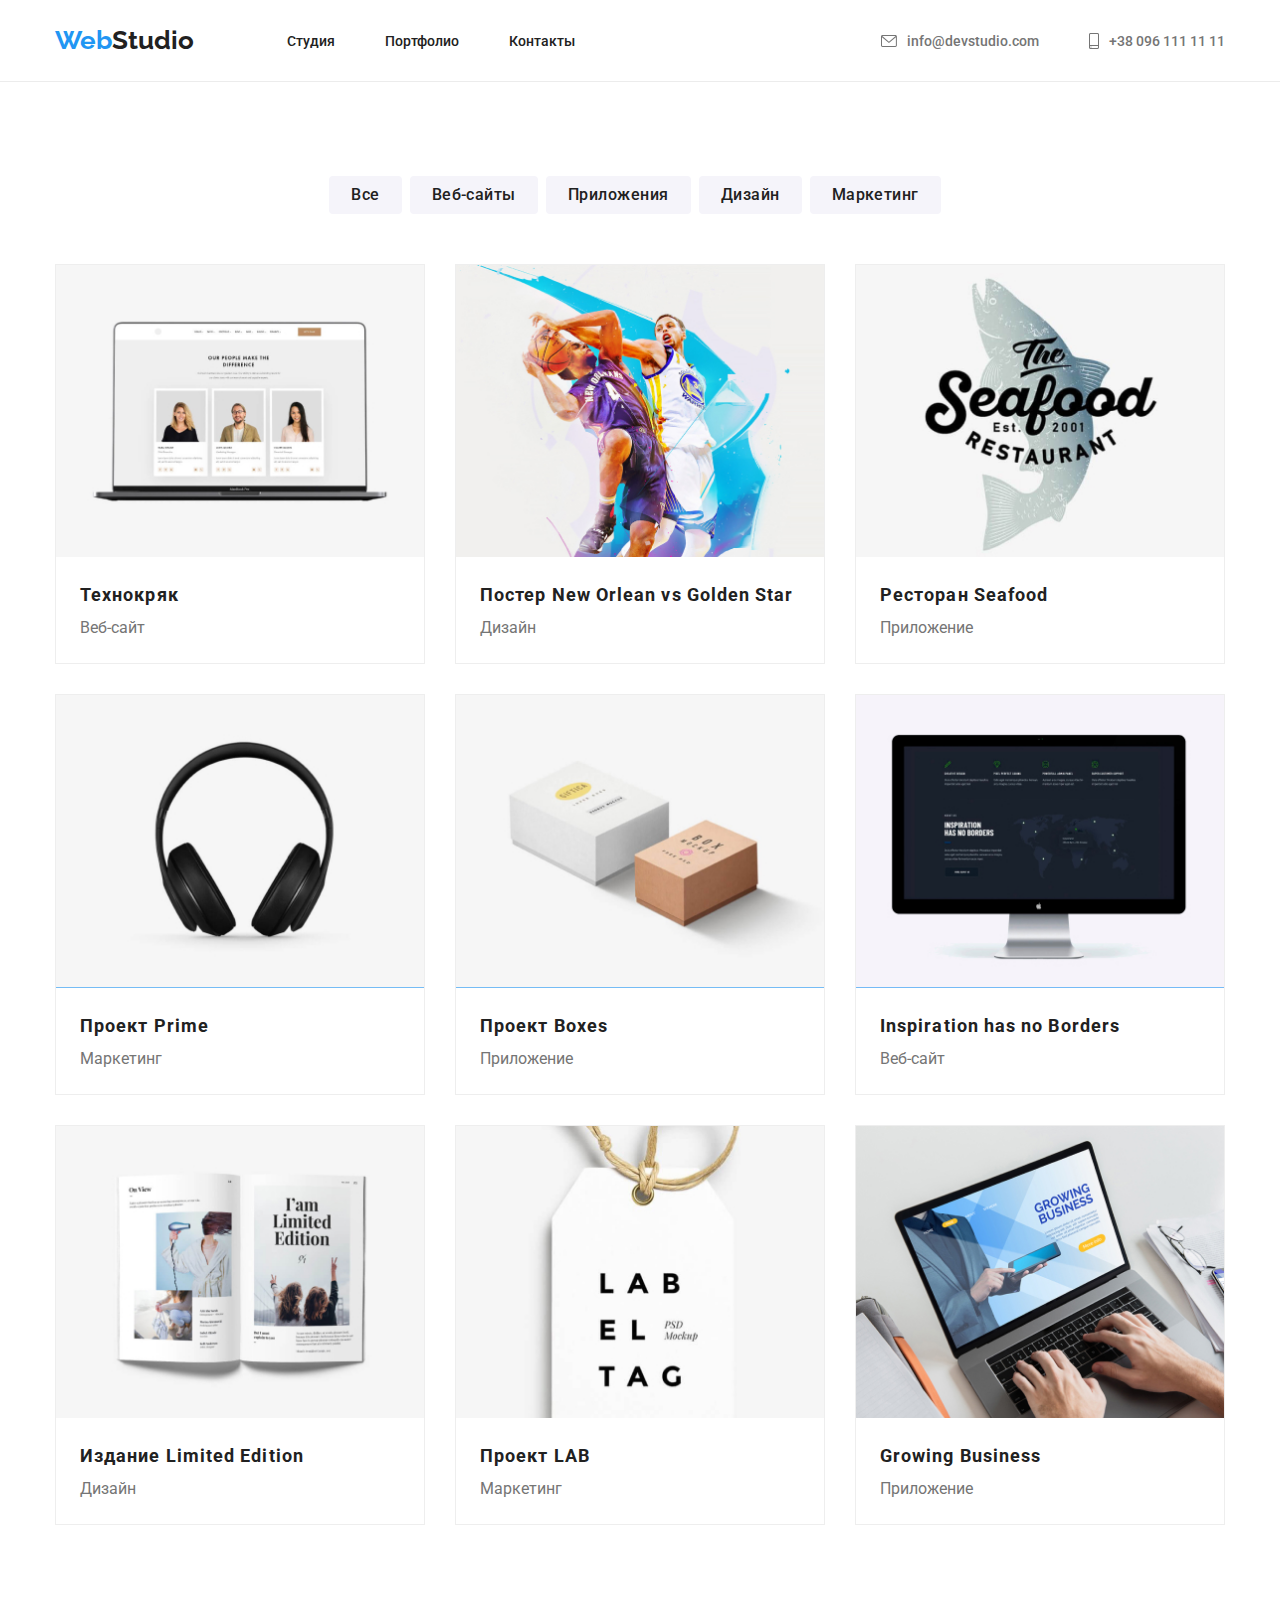
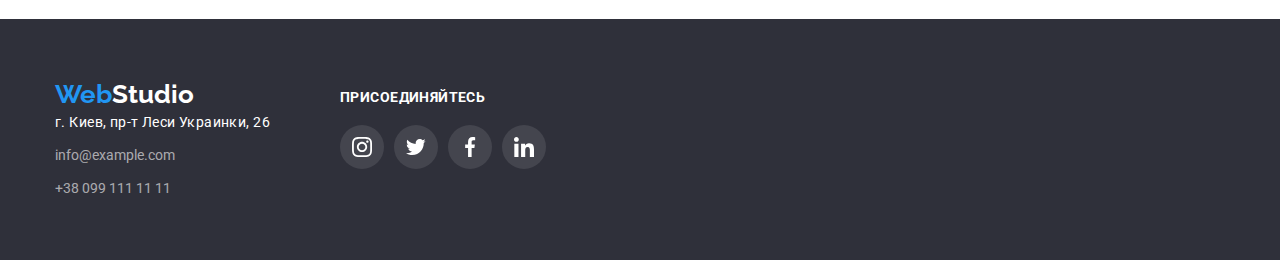
==== portfolio.html @ db2f73c8 "first" ====
<!DOCTYPE html>
<html lang="ru">
  <head>
    <meta charset="UTF-8" />
    <meta http-equiv="X-UA-Compatible" content="IE=edge" />
    <meta name="viewport" content="width=device-width, initial-scale=1.0" />
    <title>WebStudio</title>
    <link
      href="https://fonts.googleapis.com/css2?family=Raleway:wght@700&display=swap"
      rel="stylesheet"
    />
    <link
      href="https://fonts.googleapis.com/css2?family=Raleway:wght@700&family=Roboto:wght@400;500;700;900&display=swap"
      rel="stylesheet"
    />
    <link
      rel="stylesheet"
      href="https://cdnjs.cloudflare.com/ajax/libs/modern-normalize/1.1.0/modern-normalize.min.css"
    />
    <link rel="stylesheet" href="./css/styles.css" />
  </head>
  <body>
    <header class="header">
      <div class="container">
        <nav class="menu">
          <a href="./index.html" class="logo"
            >Web<span class="header-logo">Studio</span></a
          >
          <ul class="header-links">
            <li><a href="./index.html" class="link">Студия</a></li>
            <li><a href="./portfolio.html" class="link">Портфолио</a></li>
            <li><a href="#" class="link">Контакты</a></li>
          </ul>
          <ul class="information-links">
            <li>
              <a href="mailto:info@devstudio.com" class="link">
                <svg class="icon-envelope">
                  <use href="./images/symbol-defs.svg#icon-envelope"></use>
                </svg>
                info@devstudio.com
              </a>
            </li>
            <li>
              <a href="tel:+380961111111" class="link">
                <svg class="icon-smartphone">
                  <use href="./images/symbol-defs.svg#icon-smartphone"></use>
                </svg>
                +38 096 111 11 11
              </a>
            </li>
          </ul>
        </nav>
      </div>
    </header>
    <main>
      <section class="section-porfolio">
        <div class="container">
          <ul class="list-section">
            <li><button type="button" class="button-porfolio">Все</button></li>
            <li>
              <button type="button" class="button-porfolio">Веб-сайты</button>
            </li>
            <li>
              <button type="button" class="button-porfolio">Приложения</button>
            </li>
            <li>
              <button type="button" class="button-porfolio">Дизайн</button>
            </li>
            <li>
              <button type="button" class="button-porfolio">Маркетинг</button>
            </li>
          </ul>
          <ul class="list-portfolio">
            <li class="overlay-1">
              <div class="backt">
                <img
                  src="./images/Portfolio_1.jpg"
                  width="370"
                  alt="Страница на ноутбуке"
                />
                <div class="back">
                  <p class="back-text">
                    Технокряк это современная площадка распространения
                    коронавируса. Компании используют эту платформу для
                    цифрового шпионажа и атак на защищённые сервера конкурентов.
                  </p>
                </div>
              </div>

              <div class="cards-content">
                <h3 class="porfolio-headers">Технокряк</h3>
                <p class="list-text">Веб-сайт</p>
              </div>
            </li>
            <li class="overlay-1">
              <div class="backt">
                <img
                  src="./images/Portfolio_2.jpg"
                  width="370"
                  alt="Дизайн баскетболистов"
                />
                <div class="back">
                  <p class="back-text">
                    Технокряк это современная площадка распространения
                    коронавируса. Компании используют эту платформу для
                    цифрового шпионажа и атак на защищённые сервера конкурентов.
                  </p>
                </div>
              </div>
              <div class="cards-content">
                <h3 class="porfolio-headers">
                  Постер New Orlean vs Golden Star
                </h3>
                <p class="list-text">Дизайн</p>
              </div>
            </li>
            <li class="overlay-1">
              <div class="backt">
                <img
                  src="./images/Portfolio_3.jpg"
                  width="370"
                  alt="Логотип ресторана"
                />
                <div class="back">
                  <p class="back-text">
                    Технокряк это современная площадка распространения
                    коронавируса. Компании используют эту платформу для
                    цифрового шпионажа и атак на защищённые сервера конкурентов.
                  </p>
                </div>
              </div>
              <div class="cards-content">
                <h3 class="porfolio-headers">Ресторан Seafood</h3>
                <p class="list-text">Приложение</p>
              </div>
            </li>
            <li class="overlay-1">
              <div class="backt">
                <img
                  src="./images/Portfolio_4.jpg"
                  width="370"
                  alt="Наушники"
                />
                <div class="back">
                  <p class="back-text">
                    Технокряк это современная площадка распространения
                    коронавируса. Компании используют эту платформу для
                    цифрового шпионажа и атак на защищённые сервера конкурентов.
                  </p>
                </div>
              </div>
              <div class="cards-content">
                <h3 class="porfolio-headers">Проект Prime</h3>
                <p class="list-text">Маркетинг</p>
              </div>
            </li>
            <li class="overlay-1">
              <div class="backt">
                <img
                  src="./images/Portfolio_5.jpg"
                  width="370"
                  alt="Две коробки"
                />
                <div class="back">
                  <p class="back-text">
                    Технокряк это современная площадка распространения
                    коронавируса. Компании используют эту платформу для
                    цифрового шпионажа и атак на защищённые сервера конкурентов.
                  </p>
                </div>
              </div>
              <div class="cards-content">
                <h3 class="porfolio-headers">Проект Boxes</h3>
                <p class="list-text">Приложение</p>
              </div>
            </li>
            <li class="overlay-1">
              <div class="backt">
                <img
                  src="./images/Portfolio_6.jpg"
                  width="370"
                  alt="Экран компьютера с сайтом"
                />
                <div class="back">
                  <p class="back-text">
                    Технокряк это современная площадка распространения
                    коронавируса. Компании используют эту платформу для
                    цифрового шпионажа и атак на защищённые сервера конкурентов.
                  </p>
                </div>
              </div>
              <div class="cards-content">
                <h3 class="porfolio-headers">Inspiration has no Borders</h3>
                <p class="list-text">Веб-сайт</p>
              </div>
            </li>
            <li class="overlay-1">
              <div class="backt">
                <img
                  src="./images/Portfolio_7.jpg"
                  width="370"
                  alt="Книга издания"
                />
                <div class="back">
                  <p class="back-text">
                    Технокряк это современная площадка распространения
                    коронавируса. Компании используют эту платформу для
                    цифрового шпионажа и атак на защищённые сервера конкурентов.
                  </p>
                </div>
              </div>
              <div class="cards-content">
                <h3 class="porfolio-headers">Издание Limited Edition</h3>
                <p class="list-text">Дизайн</p>
              </div>
            </li>
            <li class="overlay-1">
              <div class="backt">
                <img
                  src="./images/Portfolio_8.jpg"
                  width="370"
                  alt="Ярлык LAB"
                />
                <div class="back">
                  <p class="back-text">
                    Технокряк это современная площадка распространения
                    коронавируса. Компании используют эту платформу для
                    цифрового шпионажа и атак на защищённые сервера конкурентов.
                  </p>
                </div>
              </div>
              <div class="cards-content">
                <h3 class="porfolio-headers">Проект LAB</h3>
                <p class="list-text">Маркетинг</p>
              </div>
            </li>
            <li class="overlay-1">
              <div class="backt">
                <img
                  src="./images/Portfolio_9.jpg"
                  width="370"
                  alt="Приложение на компьютере"
                />
                <div class="back">
                  <p class="back-text">
                    Технокряк это современная площадка распространения
                    коронавируса. Компании используют эту платформу для
                    цифрового шпионажа и атак на защищённые сервера конкурентов.
                  </p>
                </div>
              </div>
              <div class="cards-content">
                <h3 class="porfolio-headers">Growing Business</h3>
                <p class="list-text">Приложение</p>
              </div>
            </li>
          </ul>
        </div>
      </section>
    </main>

    <footer class="footer">
      <div class="container footer-container">
        <div class="footer-div">
          <a href="#" class="footer-logo"
            >Web<span class="footer-logo1">Studio</span></a
          >
          <address>
            <ul class="footer-list">
              <li>
                <a href="#" class="address">г. Киев, пр-т Леси Украинки, 26</a>
              </li>
              <li>
                <a href="mailto:info@example.com" class="mail"
                  >info@example.com</a
                >
              </li>
              <li>
                <a href="tel:+380991111111" class="phone">+38 099 111 11 11</a>
              </li>
            </ul>
          </address>
        </div>
        <div class="fff">
          <h3 class="footer-join">Присоединяйтесь</h3>
          <ul class="footer-icons-list">
            <li class="footer-icons-item">
              <a href="#" class="footer-icons-link">
                <svg class="footer-icons">
                  <use href="./images/symbol-defs.svg#icon-instagram"></use>
                </svg>
              </a>
            </li>
            <li class="footer-icons-item">
              <a href="#" class="footer-icons-link">
                <svg class="footer-icons">
                  <use href="./images/symbol-defs.svg#icon-twitter"></use>
                </svg>
              </a>
            </li>
            <li class="footer-icons-item">
              <a href="#" class="footer-icons-link">
                <svg class="footer-icons">
                  <use href="./images/symbol-defs.svg#icon-facebook"></use>
                </svg>
              </a>
            </li>
            <li class="footer-icons-item">
              <a href="#" class="footer-icons-link">
                <svg class="footer-icons">
                  <use href="./images/symbol-defs.svg#icon-linkedin"></use>
                </svg>
              </a>
            </li>
          </ul>
        </div>
      </div>
    </footer>
  </body>
</html>
---- css/styles.css ----
:root {
  --white: #ffffff;
  --accent: #2196f3;
  --title-black: #212121;
  --text-color: #757575;
  --brand-color: #2f303a;
  --grey-color: #f5f4fa;
  --grey-icon: #afb1b8;
  --border-porfolio: #eeeeee;
  --border-header: #ececec;
}

body {
  font-family: Roboto;
  color: var(--title-black);
}
ul,
h1,
h2,
h3,
h4,
h5,
p {
  padding: 0;
  margin: 0;
}
img {
  display: block;
  max-width: 100%;
  height: auto;
}

.container {
  width: 1200px;
  margin: 0 auto;
  padding: 0 15px;
}
/* header for all pages*/
.header {
  padding: 25px 0;
  border-bottom: 1px solid var(--border-header);
}
.menu {
  display: flex;
  align-items: center;
}
.header-logo {
  color: var(--title-black);
}
.header-links {
  display: flex;
  list-style: none;
  font-weight: 500;
  padding: 0px;
}
.header-links .link {
  color: var(--title-black);
  font-size: 14px;
  line-height: 16px;
  text-decoration: none;
}
.header-links :not(:last-child) {
  margin-right: 50px;
}

.header-links .link:hover {
  color: var(--accent);
}
.information-links {
  display: flex;
  list-style: none;
  font-weight: 500;
  padding: 0px;
  margin-left: auto;
  align-items: center;
  justify-content: center;
}
.information-links :not(:first-child) {
  padding-left: 50px;
}
.information-links .link {
  color: var(--text-color);
  font-size: 14px;
  line-height: 16px;
  text-decoration: none;
}
.information-links .link:hover {
  color: var(--accent);
}
.logo {
  font-family: Raleway;
  font-style: normal;
  font-weight: bold;
  font-size: 26px;
  line-height: 31px;
  text-decoration: none;
  color: var(--accent);
  margin-right: 93px;
}
.icon-envelope {
  width: 16px;
  height: 12px;
  margin-right: 10px;
  fill: currentColor;
}
.icon-envelope:hover {
  fill: var(--accent);
}
.icon-smartphone {
  width: 10px;
  height: 16px;
  fill: currentColor;
  margin-right: 10px;
}
.icon-smartphone:hover {
  fill: var(--accent);
}
.link {
  position: relative;
  display: flex;
  align-items: center;
  justify-content: center;
  text-align: center;
}
.header-links .link:after {
  position: absolute;
  left: 0;
  bottom: 0;
  top: 47px;
  content: "";
  display: block;
  width: 100%;
  height: 2px;
  background-color: var(--accent);
  border-radius: 2px;
  opacity: 0;
  transition: 250ms cubic-bezier(0.4, 0, 0.2, 1);
}
.header-links .link:hover:after {
  opacity: 1;
}
/* Footer for all pages */
.footer {
  background: var(--brand-color);
  padding-top: 60px;
  padding-bottom: 60px;
}
.address {
  font-style: normal;
  font-size: 14px;
  line-height: 24px;
  font-weight: normal;
  padding: 20px 0 9px 0;
  letter-spacing: 0.03em;
  color: var(--white);
  text-decoration: none;
  list-style: none;
}
.mail {
  font-size: 14px;
  line-height: 24px;
  font-weight: normal;
  color: rgba(255, 255, 255, 0.6);
  text-decoration: none;
  list-style-type: none;
}
.phone {
  font-size: 14px;
  line-height: 24px;
  font-weight: normal;
  color: rgba(255, 255, 255, 0.6);
  text-decoration: none;
  list-style-type: none;
}
.footer-logo {
  display: block;
  font-family: Raleway;
  font-style: normal;
  font-size: 26px;
  line-height: 31px;
  font-weight: bold;
  color: var(--accent);
  text-decoration: none;
  list-style-type: none;
}
.footer-logo1 {
  color: white;
}
.footer-list {
  font-style: normal;
  list-style: none;
  padding: 0;
}
.footer-list :not(:last-child) {
  padding-bottom: 9px;
}

.footer-join {
  font-size: 14px;
  line-height: 16px;
  letter-spacing: 0.03em;
  text-transform: uppercase;
  color: var(--white);
  margin-bottom: 20px;
}
.footer-icons-list {
  display: flex;
  list-style: none;
}
.footer-icons-link {
  display: flex;
  width: 44px;
  height: 44px;
  border-radius: 50%;
  background: rgba(255, 255, 255, 0.1);
  align-items: center;
  justify-content: center;
}

.footer-icons-link:hover {
  background-color: var(--accent);
}
.footer-icons-item:not(:last-child) {
  margin-right: 10px;
}

.footer-container {
  display: flex;
}

.footer-icons {
  display: block;
  width: 20px;
  height: 20px;
  fill: white;
}

.fff {
  padding-top: 10px;
  margin-left: 70px;
}
/* Index.html */
.article {
  font-size: 44px;
  line-height: 60px;
  font-weight: 900;
  color: var(--white);
  width: 696px;
  margin: auto;
  margin-bottom: 40px;
  text-align: center;
  letter-spacing: 0.06em;
  text-transform: uppercase;
}
.hero-section {
  max-width: 1600px;
  margin: 0 auto;
  background: var(--brand-color);
  padding: 200px 0;
  background-image: linear-gradient(
      to bottom,
      rgba(47, 48, 58, 0.4),
      rgba(47, 48, 58, 0.4)
    ),
    url(../images/main-background.png);
  background-size: cover;
}
.section-features {
  padding-top: 94px;
}
.section {
  /* width: 1200px;
  margin: 0 auto; */
  padding: 94px 0;
}
.button {
  display: block;
  font-size: 16px;
  line-height: 30px;
  font-weight: bold;
  color: var(--white);
  background: var(--accent);
  margin: 0 auto;
  padding: 10px 32px;
  border: none;
  box-shadow: 0px 4px 4px rgba(0, 0, 0, 0.15);
  border-radius: 4px;
  cursor: pointer;
}

.backdrop {
  position: fixed;
  top: 0;
  left: 0;
  width: 100%;
  height: 100%;
  background: rgba(0, 0, 0, 0.2);
}
.backdrop.is-hidden {
  opacity: 0;
  pointer-events: none;
}

.modal {
  position: absolute;
  top: 50%;
  left: 50%;
  transform: translate(-50%, -50%);
  min-width: 528px;
  min-height: 581px;
  background-color: var(--white);
}

.div-modal {
  display: flex;
  position: absolute;
  top: 8px;
  right: 8px;
  width: 30px;
  height: 30px;
  border: 1px solid rgba(0, 0, 0, 0.1);
  border-radius: 50%;
  cursor: pointer;
  background-color: transparent;
  align-items: center;
  justify-content: center;
}
.close-icon {
  width: 18px;
  height: 18px;
  display: block;
}
.information-list {
  list-style: none;
  display: flex;
}
.information-list li:not(:last-child) {
  margin-right: 30px;
}
.third-article {
  font-size: 14px;
  line-height: 16px;
  font-weight: bold;
  letter-spacing: 0.03em;
  text-transform: uppercase;
}
.information-below {
  font-size: 14px;
  line-height: 24px;
  font-weight: normal;
  color: var(--text-color);
}
.icon-box {
  width: 270px;
  height: 120px;
  background-color: var(--grey-color);
  text-align: center;
  border-radius: 4px;
  padding: 25px 0;
  margin-bottom: 30px;
}
.icon-in {
  width: 70px;
  height: 70px;
}
.second-article-information {
  list-style: none;
  display: flex;

  align-items: center;
  justify-content: center;
}
.second-article-information li {
  position: relative;
}
.second-article-information:first-child {
  padding-left: 0px;
}
.second-article-information :not(:last-child) {
  margin-right: 30px;
}
.second-article {
  font-size: 36px;
  line-height: 42px;
  font-weight: bold;
  text-align: center;
  margin-bottom: 50px;
}

.second-article-img {
  display: block;
  width: 100%;
  height: auto;
}
.second-article-div {
  display: block;
  position: absolute;
  top: 224px;
  padding: 27px 0;
  width: 100%;

  background: rgba(47, 48, 58, 0.8);
  color: var(--white);
}
.second-article-h3 {
  font-size: 14px;
  line-height: 16px;
  font-weight: bold;
  letter-spacing: 0.03em;
  text-transform: uppercase;
  text-align: center;
}

.section-crew {
  background: var(--grey-color);
}
.wrapper {
  padding: 30px 0;
}

.crew {
  list-style: none;
  display: flex;
  padding: 0px;
  justify-content: center;
  margin-bottom: 0;
}
.crew-people {
  box-shadow: 0px 1px 3px rgba(0, 0, 0, 0.12), 0px 1px 1px rgba(0, 0, 0, 0.14),
    0px 2px 1px rgba(0, 0, 0, 0.2);
  border-radius: 0px 0px 4px 4px;
}
.crew-people:not(:last-child) {
  margin-right: 30px;
}
.crew-names {
  font-size: 16px;
  line-height: 19px;
  font-weight: 500;
  text-align: center;
}
.crew-information {
  font-size: 16px;
  line-height: 19px;
  font-weight: normal;
  color: var(--text-color);
  text-align: center;
}
.socialmedia-link {
  display: flex;
  justify-content: center;
  align-items: center;
  width: 44px;
  height: 44px;

  cursor: pointer;
}
.socialmedia-link:hover {
  border-radius: 50%;
  background-color: var(--accent);
}
.icons-socialmedia {
  width: 20px;
  height: 20px;
  fill: var(--grey-icon);
}
.socialmedia-link:hover .icons-socialmedia {
  fill: var(--white);
}
.list-socialmedia:not(:last-child) {
  margin-right: 10px;
}
.crew-socialmedia {
  display: flex;
  margin-top: 16px;
  list-style: none;
  align-items: center;
  justify-content: center;
}

.regular-clients {
  font-size: 36px;
  line-height: 42px;
  font-weight: bold;
  text-align: center;

  margin-bottom: 50px;
}
.clients-list {
  display: flex;
  list-style: none;

  align-items: center;
}

.clients-item:not(:last-child) {
  margin-right: 30px;
}
.clients-item .clients-icon:hover {
  fill: currentColor;
}
.clients-link {
  display: flex;
  width: 170px;
  height: 92px;
  border: 1px solid var(--grey-icon);
  border-radius: 4px;
  align-items: center;
  justify-content: center;
}

.clients-link:hover {
  color: var(--accent);
  border: 1px solid var(--accent);
}
.clients-link:hover .clients-icon {
  fill: var(--accent);
}
.clients-icon {
  width: 106px;
  height: 60px;
  fill: var(--grey-icon);
}

/* Portfolio */
.list-section {
  display: flex;
  justify-content: center;
  margin-right: 10px;
  margin-bottom: 50px;
}
.list-section .item:not(:last-child) {
  margin-right: 8px;
}
.list-portfolio {
  list-style: none;
  display: flex;
  flex-wrap: wrap;
  margin-right: -30px;
  margin-bottom: -30px;
}
/* .list-portfolio li:not(:nth-child(3n)) {
  margin-right: 26px; */

.porfolio-headers {
  font-weight: bold;
  font-size: 18px;
  line-height: 36px;
  letter-spacing: 0.06em;
  color: var(--title-black);
}
.list-text {
  font-size: 16px;
  line-height: 30px;
  font-weight: normal;
  color: var(--text-color);
}

.cards-content {
  padding: 20px 24px;
}

.backt {
  position: relative;
  overflow: hidden;
}
.back {
  position: absolute;
  top: 0;
  left: 50%;
  width: 100%;
  height: 100%;
  padding: 63px 24px;

  font-size: 18px;
  line-height: 28px;
  color: var(--white);
  background-color: var(--accent);
  /* opacity: 1; */
  transform: translate(-50%, 100%);
  transition: transform 250ms cubic-bezier(0.4, 0, 0.2, 1);
}

.overlay-1:hover {
  border: 1px solid var(--border-porfolio);
  box-shadow: 0px 1px 1px rgba(0, 0, 0, 0.12), 0px 4px 4px rgba(0, 0, 0, 0.06),
    1px 4px 6px rgba(0, 0, 0, 0.16);
}

.overlay-1:hover .back {
  transform: translate(-50%, 0);
}

/* buttons */
.button-porfolio {
  display: block;
  font-family: Roboto;
  border: none;
  background: var(--grey-color);
  border-radius: 4px;
  font-weight: 500;
  font-size: 16px;
  line-height: 26px;
  text-align: center;
  padding: 6px 22px;
  letter-spacing: 0.03em;
  color: var(--title-black);
  cursor: pointer;
}
.list-section li:not(:last-child) {
  margin-right: 8px;
}
.list-section {
  list-style: none;
}

.list-section button:hover {
  background-color: var(--accent);
  color: var(--white);
}
.section-porfolio {
  padding: 94px 0;
}
.list-portfolio li {
  background: var(--white);
  border: 1px solid var(--border-porfolio);
  /* box-sizing: border-box;
  padding: 0px; */
  margin-bottom: 30px;
  cursor: pointer;
  flex-basis: calc(100% / 3 - 30px);
  margin-right: 30px;
  margin-bottom: 30px;
}
.list-portfolio li:hover {
  box-shadow: 0px 1px 1px rgba(0, 0, 0, 0.12), 0px 4px 4px rgba(0, 0, 0, 0.06),
    1px 4px 6px rgba(0, 0, 0, 0.16);
}
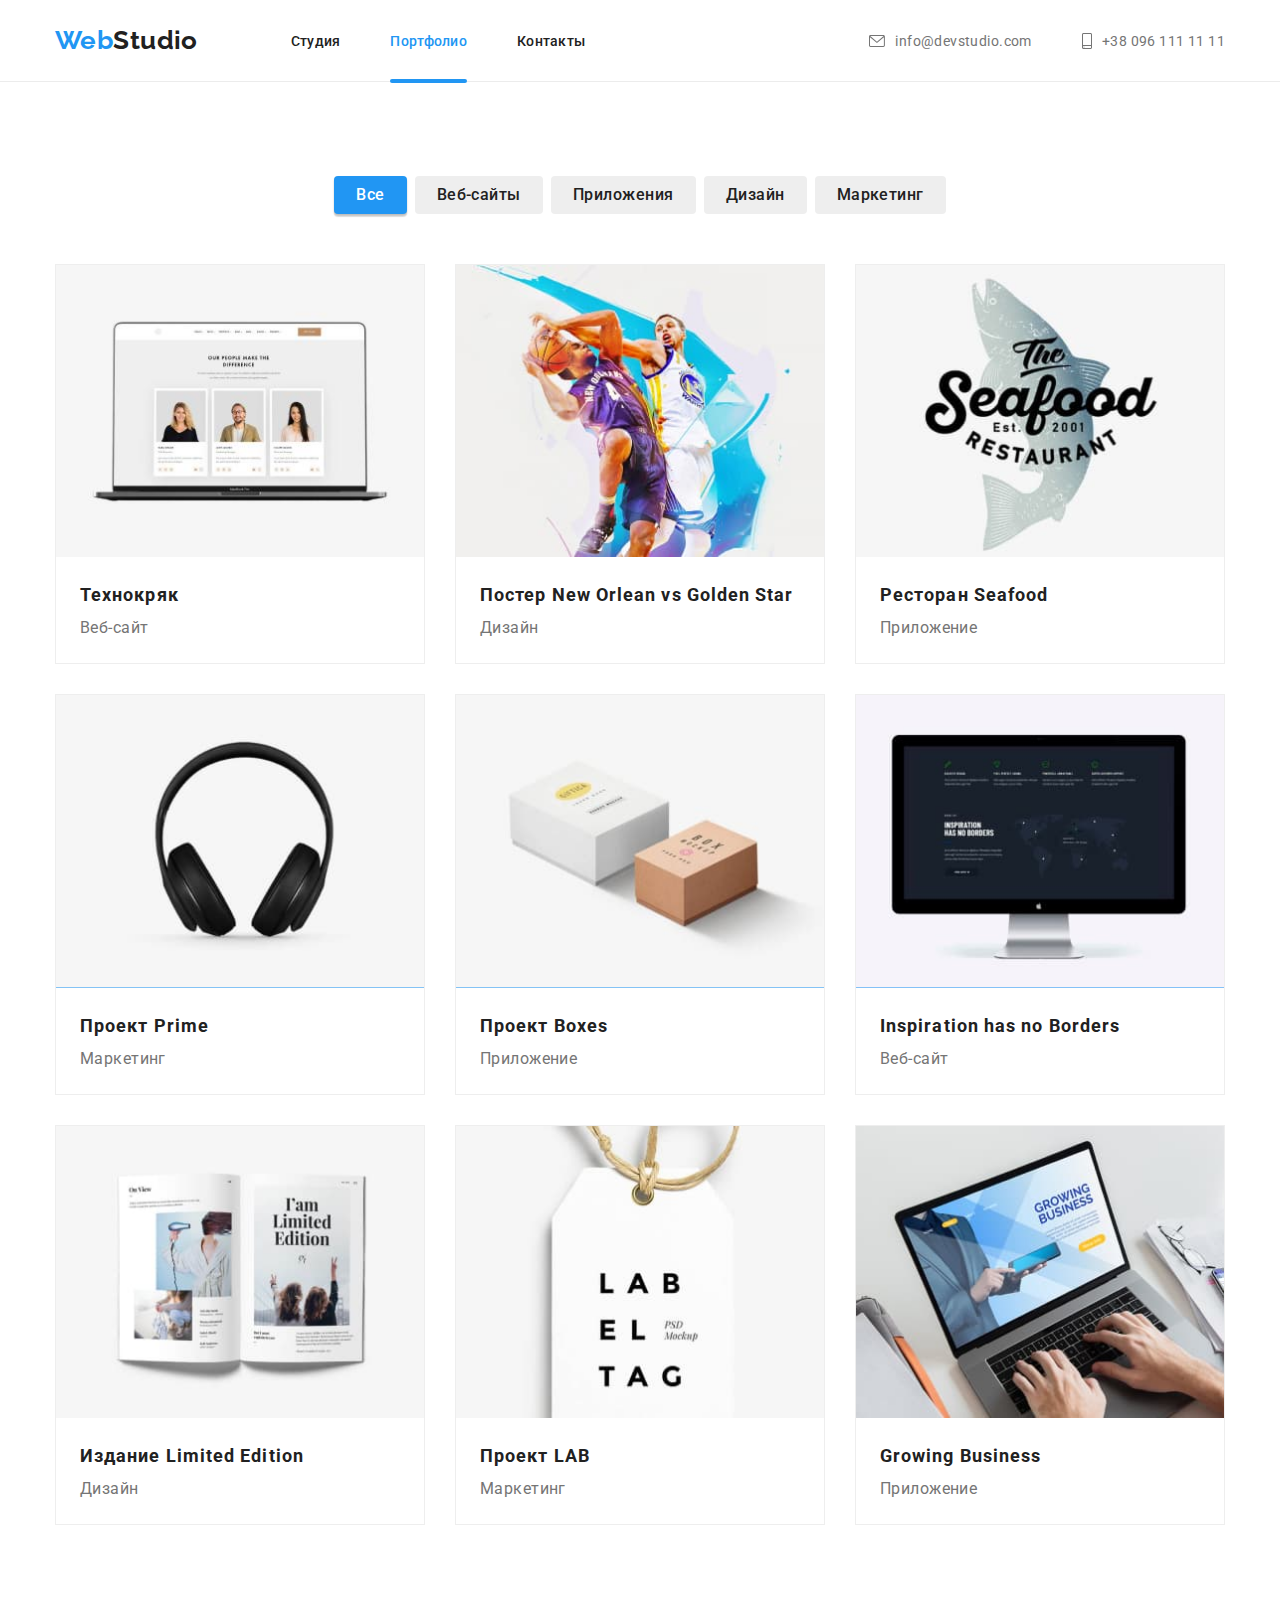
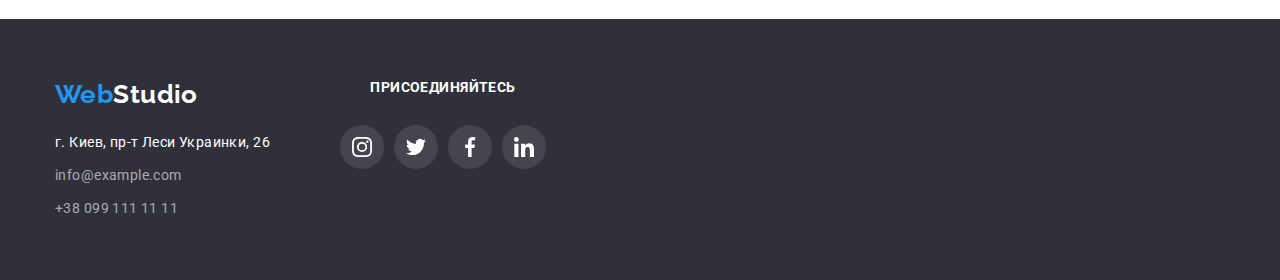
==== commit afb362fe: "first" ====
--- a/portfolio.html
+++ b/portfolio.html
@@ -1,320 +1,294 @@
 <!DOCTYPE html>
 <html lang="ru">
-  <head>
-    <meta charset="UTF-8" />
-    <meta http-equiv="X-UA-Compatible" content="IE=edge" />
-    <meta name="viewport" content="width=device-width, initial-scale=1.0" />
-    <title>WebStudio</title>
+
+<head>
+    <meta charset="UTF-8">
+    <meta http-equiv="X-UA-Compatible" content="IE=edge">
+    <meta name="viewport" content="width=device-width, initial-scale=1.0">
+    <title>Portfolio</title>
     <link
-      href="https://fonts.googleapis.com/css2?family=Raleway:wght@700&display=swap"
-      rel="stylesheet"
-    />
-    <link
-      href="https://fonts.googleapis.com/css2?family=Raleway:wght@700&family=Roboto:wght@400;500;700;900&display=swap"
-      rel="stylesheet"
-    />
-    <link
-      rel="stylesheet"
-      href="https://cdnjs.cloudflare.com/ajax/libs/modern-normalize/1.1.0/modern-normalize.min.css"
-    />
-    <link rel="stylesheet" href="./css/styles.css" />
-  </head>
-  <body>
-    <header class="header">
-      <div class="container">
-        <nav class="menu">
-          <a href="./index.html" class="logo"
-            >Web<span class="header-logo">Studio</span></a
-          >
-          <ul class="header-links">
-            <li><a href="./index.html" class="link">Студия</a></li>
-            <li><a href="./portfolio.html" class="link">Портфолио</a></li>
-            <li><a href="#" class="link">Контакты</a></li>
-          </ul>
-          <ul class="information-links">
-            <li>
-              <a href="mailto:info@devstudio.com" class="link">
-                <svg class="icon-envelope">
-                  <use href="./images/symbol-defs.svg#icon-envelope"></use>
-                </svg>
-                info@devstudio.com
-              </a>
-            </li>
-            <li>
-              <a href="tel:+380961111111" class="link">
-                <svg class="icon-smartphone">
-                  <use href="./images/symbol-defs.svg#icon-smartphone"></use>
-                </svg>
-                +38 096 111 11 11
-              </a>
-            </li>
-          </ul>
-        </nav>
-      </div>
+        href="https://fonts.googleapis.com/css2?family=Raleway:wght@700&family=Roboto:wght@400;500;700;900&display=swap"
+        rel="stylesheet">
+    <link rel="stylesheet"
+        href="https://cdnjs.cloudflare.com/ajax/libs/modern-normalize/1.0.0/modern-normalize.min.css" />
+    <link rel="stylesheet" href="./css/style.css">
+</head>
+
+<body>
+
+    <!-- шапка страницы -->
+    <header class="page-header">
+        <div class="header-wrapper container">
+            <a href="./index.html" class="logo-header"><span class="logo-colored">Web</span>Studio</a>
+            <nav class="main-nav">
+                <ul class="list nav-list">
+                    <li class="pages-item"><a href="./index.html" class="pages">Студия</a></li>
+                    <li class="pages-item "><a href="./portfolio.html" class="pages current">Портфолио</a></li>
+                    <li class="pages-item"><a href="#" class="pages">Контакты</a></li>
+                </ul>
+            </nav>
+            <ul class="list info-list">
+                <li class="contact-item">
+                    <a href="mailto:info@devstudio.com" class="contacts">
+                        <svg class="icon-envelope">
+                            <use href="./images/icons.svg#icon-envelope"></use>
+                        </svg>
+                        info@devstudio.com
+                    </a>
+                </li>
+                <li class="contact-item">
+                    <a href="tel:+380961111111" class="contacts">
+                        <svg class="icon-smartphone">
+                            <use href="./images/icons.svg#icon-smartphone"> </use>
+                        </svg>
+                        +38 096 111 11 11</a>
+                </li>
+            </ul>
+        </div>
     </header>
+
     <main>
-      <section class="section-porfolio">
-        <div class="container">
-          <ul class="list-section">
-            <li><button type="button" class="button-porfolio">Все</button></li>
-            <li>
-              <button type="button" class="button-porfolio">Веб-сайты</button>
-            </li>
-            <li>
-              <button type="button" class="button-porfolio">Приложения</button>
-            </li>
-            <li>
-              <button type="button" class="button-porfolio">Дизайн</button>
-            </li>
-            <li>
-              <button type="button" class="button-porfolio">Маркетинг</button>
-            </li>
-          </ul>
-          <ul class="list-portfolio">
-            <li class="overlay-1">
-              <div class="backt">
-                <img
-                  src="./images/Portfolio_1.jpg"
-                  width="370"
-                  alt="Страница на ноутбуке"
-                />
-                <div class="back">
-                  <p class="back-text">
-                    Технокряк это современная площадка распространения
-                    коронавируса. Компании используют эту платформу для
-                    цифрового шпионажа и атак на защищённые сервера конкурентов.
-                  </p>
-                </div>
-              </div>
-
-              <div class="cards-content">
-                <h3 class="porfolio-headers">Технокряк</h3>
-                <p class="list-text">Веб-сайт</p>
-              </div>
-            </li>
-            <li class="overlay-1">
-              <div class="backt">
-                <img
-                  src="./images/Portfolio_2.jpg"
-                  width="370"
-                  alt="Дизайн баскетболистов"
-                />
-                <div class="back">
-                  <p class="back-text">
-                    Технокряк это современная площадка распространения
-                    коронавируса. Компании используют эту платформу для
-                    цифрового шпионажа и атак на защищённые сервера конкурентов.
-                  </p>
-                </div>
-              </div>
-              <div class="cards-content">
-                <h3 class="porfolio-headers">
-                  Постер New Orlean vs Golden Star
-                </h3>
-                <p class="list-text">Дизайн</p>
-              </div>
-            </li>
-            <li class="overlay-1">
-              <div class="backt">
-                <img
-                  src="./images/Portfolio_3.jpg"
-                  width="370"
-                  alt="Логотип ресторана"
-                />
-                <div class="back">
-                  <p class="back-text">
-                    Технокряк это современная площадка распространения
-                    коронавируса. Компании используют эту платформу для
-                    цифрового шпионажа и атак на защищённые сервера конкурентов.
-                  </p>
-                </div>
-              </div>
-              <div class="cards-content">
-                <h3 class="porfolio-headers">Ресторан Seafood</h3>
-                <p class="list-text">Приложение</p>
-              </div>
-            </li>
-            <li class="overlay-1">
-              <div class="backt">
-                <img
-                  src="./images/Portfolio_4.jpg"
-                  width="370"
-                  alt="Наушники"
-                />
-                <div class="back">
-                  <p class="back-text">
-                    Технокряк это современная площадка распространения
-                    коронавируса. Компании используют эту платформу для
-                    цифрового шпионажа и атак на защищённые сервера конкурентов.
-                  </p>
-                </div>
-              </div>
-              <div class="cards-content">
-                <h3 class="porfolio-headers">Проект Prime</h3>
-                <p class="list-text">Маркетинг</p>
-              </div>
-            </li>
-            <li class="overlay-1">
-              <div class="backt">
-                <img
-                  src="./images/Portfolio_5.jpg"
-                  width="370"
-                  alt="Две коробки"
-                />
-                <div class="back">
-                  <p class="back-text">
-                    Технокряк это современная площадка распространения
-                    коронавируса. Компании используют эту платформу для
-                    цифрового шпионажа и атак на защищённые сервера конкурентов.
-                  </p>
-                </div>
-              </div>
-              <div class="cards-content">
-                <h3 class="porfolio-headers">Проект Boxes</h3>
-                <p class="list-text">Приложение</p>
-              </div>
-            </li>
-            <li class="overlay-1">
-              <div class="backt">
-                <img
-                  src="./images/Portfolio_6.jpg"
-                  width="370"
-                  alt="Экран компьютера с сайтом"
-                />
-                <div class="back">
-                  <p class="back-text">
-                    Технокряк это современная площадка распространения
-                    коронавируса. Компании используют эту платформу для
-                    цифрового шпионажа и атак на защищённые сервера конкурентов.
-                  </p>
-                </div>
-              </div>
-              <div class="cards-content">
-                <h3 class="porfolio-headers">Inspiration has no Borders</h3>
-                <p class="list-text">Веб-сайт</p>
-              </div>
-            </li>
-            <li class="overlay-1">
-              <div class="backt">
-                <img
-                  src="./images/Portfolio_7.jpg"
-                  width="370"
-                  alt="Книга издания"
-                />
-                <div class="back">
-                  <p class="back-text">
-                    Технокряк это современная площадка распространения
-                    коронавируса. Компании используют эту платформу для
-                    цифрового шпионажа и атак на защищённые сервера конкурентов.
-                  </p>
-                </div>
-              </div>
-              <div class="cards-content">
-                <h3 class="porfolio-headers">Издание Limited Edition</h3>
-                <p class="list-text">Дизайн</p>
-              </div>
-            </li>
-            <li class="overlay-1">
-              <div class="backt">
-                <img
-                  src="./images/Portfolio_8.jpg"
-                  width="370"
-                  alt="Ярлык LAB"
-                />
-                <div class="back">
-                  <p class="back-text">
-                    Технокряк это современная площадка распространения
-                    коронавируса. Компании используют эту платформу для
-                    цифрового шпионажа и атак на защищённые сервера конкурентов.
-                  </p>
-                </div>
-              </div>
-              <div class="cards-content">
-                <h3 class="porfolio-headers">Проект LAB</h3>
-                <p class="list-text">Маркетинг</p>
-              </div>
-            </li>
-            <li class="overlay-1">
-              <div class="backt">
-                <img
-                  src="./images/Portfolio_9.jpg"
-                  width="370"
-                  alt="Приложение на компьютере"
-                />
-                <div class="back">
-                  <p class="back-text">
-                    Технокряк это современная площадка распространения
-                    коронавируса. Компании используют эту платформу для
-                    цифрового шпионажа и атак на защищённые сервера конкурентов.
-                  </p>
-                </div>
-              </div>
-              <div class="cards-content">
-                <h3 class="porfolio-headers">Growing Business</h3>
-                <p class="list-text">Приложение</p>
-              </div>
-            </li>
-          </ul>
+
+        <!-- примеры работ -->
+        <section class="card-section section">
+            <div class="container">
+                <h1 class="hide">Наши работы</h1>
+                <ul class="list button-list">
+                    <li class="button-list-item"><button type="button" class="button-filter current-button">Все</button>
+                    </li>
+                    <li class="button-list-item"><button type="button" class="button-filter">Веб-сайты</button></li>
+                    <li class="button-list-item"><button type="button" class="button-filter">Приложения</button></li>
+                    <li class="button-list-item"><button type="button" class="button-filter">Дизайн</button></li>
+                    <li class="button-list-item"><button type="button" class="button-filter">Маркетинг</button></li>
+                </ul>
+                <ul class="list card-list">
+
+                    <li class="card-list-item">
+                        <a href="#" class="card-list-link">
+                            <div class="card-overlay-wrapper">
+                                <img src="./images/portfolio1.jpg" alt="Веб-сайтдля MscBook Pro" width="368"
+                                    class="card-image">
+                                <div class="card-overlay">
+                                    <p class="overlay-about">Технокряк это современная площадка распространения
+                                        коронавируса.
+                                        Компании используют эту
+                                        платформу для цифрового
+                                        шпионажа и атак на защищённые сервера конкурентов.</p>
+                                </div>
+                            </div>
+                            <div class="card-description">
+                                <h2 class="card-name">Технокряк</h2>
+                                <p class="card-text">Веб-сайт</p>
+                            </div>
+                        </a>
+                    </li>
+
+                    <li class="card-list-item">
+                        <a href="#" class="card-list-link">
+                            <div class="card-overlay-wrapper">
+                                <img src="./images/portfolio2.jpg" alt="Веб-сайтдля MscBook Pro" width="368"
+                                    class="card-image">
+                                <div class="card-overlay">
+                                    <p class="overlay-about">Lorem ipsum dolor, sit amet consectetur adipisicing elit.
+                                        Itaque incidunt laudantium atque soluta debitis sint hic neque culpa sapiente
+                                        eveniet!</p>
+                                </div>
+                            </div>
+                            <div class="card-description">
+                                <h2 class="card-name">Постер New Orlean vs Golden Star</h2>
+                                <p class="card-text">Дизайн</p>
+                            </div>
+                        </a>
+                    </li>
+
+                    <li class="card-list-item">
+                        <a href="#" class="card-list-link">
+                            <div class="card-overlay-wrapper">
+                                <img src="./images/portfolio3.jpg" alt="Веб-сайтдля MscBook Pro" width="368"
+                                    class="card-image">
+                                <div class="card-overlay">
+                                    <p class="overlay-about">Lorem ipsum dolor, sit amet consectetur adipisicing elit.
+                                        Molestiae nesciunt sit corporis iusto laborum quaerat error, sunt id perferendis
+                                        sequi dolorum! Unde repudiandae dolores nobis iste, ut enim dolor dolorem
+                                        voluptas sed vero ea eligendi optio?</p>
+                                </div>
+                            </div>
+                            <div class="card-description">
+                                <h2 class="card-name">Ресторан Seafood</h2>
+                                <p class="card-text">Приложение</p>
+                            </div>
+                        </a>
+                    </li>
+
+                    <li class="card-list-item">
+                        <a href="#" class="card-list-link">
+                            <div class="card-overlay-wrapper">
+                                <img src="./images/portfolio4.jpg" alt="Веб-сайтдля MscBook Pro" width="368"
+                                    class="card-image">
+                                <div class="card-overlay">
+                                    <p class="overlay-about">Lorem ipsum dolor sit amet consectetur adipisicing elit.
+                                        Voluptate magni quos laboriosam culpa similique quidem?</p>
+                                </div>
+                            </div>
+                            <div class="card-description">
+                                <h2 class="card-name">Проект Prime</h2>
+                                <p class="card-text">Маркетинг</p>
+                            </div>
+                        </a>
+                    </li>
+
+                    <li class="card-list-item">
+                        <a href="#" class="card-list-link">
+                            <div class="card-overlay-wrapper">
+                                <img src="./images/portfolio5.jpg" alt="Веб-сайтдля MscBook Pro" width="368"
+                                    class="card-image">
+                                <div class="card-overlay">
+                                    <p class="overlay-about">Lorem ipsum dolor sit, amet consectetur adipisicing elit.
+                                        Perspiciatis est magni delectus? Enim, vel obcaecati quaerat maxime ullam rerum
+                                        excepturi magnam tempora quam pariatur doloribus sit modi. Nulla sed voluptatum
+                                        optio expedita vero tempore sit, accusamus asperiores perspiciatis, consectetur
+                                        impedit!</p>
+                                </div>
+                            </div>
+                            <div class="card-description">
+                                <h2 class="card-name">Проект Boxes</h2>
+                                <p class="card-text">Приложение</p>
+                            </div>
+                        </a>
+                    </li>
+
+                    <li class="card-list-item">
+                        <a href="#" class="card-list-link">
+                            <div class="card-overlay-wrapper">
+                                <img src="./images/portfolio6.jpg" alt="Веб-сайтдля MscBook Pro" width="368"
+                                    class="card-image">
+                                <div class="card-overlay">
+                                    <p class="overlay-about">Lorem ipsum dolor sit amet consectetur, adipisicing elit.
+                                        Quae voluptas dolorum totam fugit numquam necessitatibus libero sint, facere
+                                        quas, vel itaque facilis atque quibusdam..</p>
+                                </div>
+                            </div>
+                            <div class="card-description">
+                                <h2 class="card-name">Inspiration has no Borders</h2>
+                                <p class="card-text">Веб-сайт</p>
+                            </div>
+                        </a>
+                    </li>
+
+                    <li class="card-list-item">
+                        <a href="#" class="card-list-link">
+                            <div class="card-overlay-wrapper">
+                                <img src="./images/portfolio7.jpg" alt="Веб-сайтдля MscBook Pro" width="368"
+                                    class="card-image">
+                                <div class="card-overlay">
+                                    <p class="overlay-about">Lorem, ipsum dolor sit amet consectetur adipisicing elit.
+                                        Dicta excepturi rerum fugiat necessitatibus numquam repudiandae eaque
+                                        recusandae. Earum corrupti iusto omnis tenetur ipsa sapiente odit voluptatibus,
+                                        nemo enim, veniam commodi sed eaque, reiciendis et neque tempore voluptate illum
+                                        eos qui nam! Quaerat, accusamus.</p>
+                                </div>
+                            </div>
+                            <div class="card-description">
+                                <h2 class="card-name">Издание Limited Edition</h2>
+                                <p class="card-text">Дизайн</p>
+                            </div>
+                        </a>
+                    </li>
+
+                    <li class="card-list-item">
+                        <a href="#" class="card-list-link">
+                            <div class="card-overlay-wrapper">
+                                <img src="./images/portfolio8.jpg" alt="Веб-сайтдля MscBook Pro" width="368"
+                                    class="card-image">
+                                <div class="card-overlay">
+                                    <p class="overlay-about">Lorem ipsum dolor sit amet consectetur adipisicing elit.
+                                        Voluptatibus eaque error iusto maxime necessitatibus odit consectetur
+                                        exercitationem fuga, praesentium, quo dolore quaerat, similique cum vel
+                                        inventore porro molestias provident. Ducimus!</p>
+                                </div>
+                            </div>
+                            <div class="card-description">
+                                <h2 class="card-name">Проект LAB</h2>
+                                <p class="card-text">Маркетинг</p>
+                            </div>
+                        </a>
+                    </li>
+
+                    <li class="card-list-item">
+                        <a href="#" class="card-list-link">
+                            <div class="card-overlay-wrapper">
+                                <img src="./images/portfolio9.jpg" alt="Веб-сайтдля MscBook Pro" width="368"
+                                    class="card-image">
+                                <div class="card-overlay">
+                                    <p class="overlay-about">Lorem ipsum, dolor sit amet consectetur adipisicing elit.
+                                        Exercitationem placeat eius sapiente similique explicabo ad maxime eaque
+                                        ducimus.</p>
+                                </div>
+                            </div>
+                            <div class="card-description">
+                                <h2 class="card-name">Growing Business</h2>
+                                <p class="card-text">Приложение</p>
+                            </div>
+                        </a>
+                    </li>
+                </ul>
+            </div>
+        </section>
+
+    </main>
+    <!-- контакты -->
+    <footer class="footer">
+        <div class="container footer-container">
+            <div class="company-adress">
+                <a href="./index.html" class="logo-footer"><span class="logo-colored">Web</span>Studio</a>
+                <address>
+                    <ul class="list address-list">
+                        <li><a href="#" class="address">г. Киев, пр-т Леси Украинки, 26</a></li>
+                        <li><a href="mailto:info@example.com" class="info">info@example.com</a></li>
+                        <li><a href="tel:+380991111111" class="info">+38 099 111 11 11</a></li>
+                    </ul>
+                </address>
+            </div>
+            <div class="company-sn">
+                <h3 class="additional-title">Присоединяйтесь</h3>
+                <ul class="company-sn-list list">
+                    <li class="company-sn-item">
+                        <a href="#" class="company-sn-link">
+                            <svg class="company-sn-icon">
+                                <use href="./images/icons.svg#icon-instagram"></use>
+                            </svg>
+                        </a>
+
+                    </li>
+                    <li class=" company-sn-item">
+                        <a href="#" class="company-sn-link">
+                            <svg class="company-sn-icon">
+                                <use href="./images/icons.svg#icon-twitter"></use>
+                            </svg>
+                        </a>
+
+                    </li>
+                    <li class=" company-sn-item">
+                        <a href="#" class="company-sn-link">
+                            <svg class="company-sn-icon">
+                                <use href="./images/icons.svg#icon-facebook"></use>
+                            </svg>
+                        </a>
+
+                    </li>
+                    <li class="company-sn-item">
+                        <a href="#" class="company-sn-link">
+                            <svg class="company-sn-icon">
+                                <use href="./images/icons.svg#icon-linkedin"> </use>
+                            </svg>
+                        </a>
+                    </li>
+                </ul>
+            </div>
+
         </div>
-      </section>
-    </main>
-
-    <footer class="footer">
-      <div class="container footer-container">
-        <div class="footer-div">
-          <a href="#" class="footer-logo"
-            >Web<span class="footer-logo1">Studio</span></a
-          >
-          <address>
-            <ul class="footer-list">
-              <li>
-                <a href="#" class="address">г. Киев, пр-т Леси Украинки, 26</a>
-              </li>
-              <li>
-                <a href="mailto:info@example.com" class="mail"
-                  >info@example.com</a
-                >
-              </li>
-              <li>
-                <a href="tel:+380991111111" class="phone">+38 099 111 11 11</a>
-              </li>
-            </ul>
-          </address>
-        </div>
-        <div class="fff">
-          <h3 class="footer-join">Присоединяйтесь</h3>
-          <ul class="footer-icons-list">
-            <li class="footer-icons-item">
-              <a href="#" class="footer-icons-link">
-                <svg class="footer-icons">
-                  <use href="./images/symbol-defs.svg#icon-instagram"></use>
-                </svg>
-              </a>
-            </li>
-            <li class="footer-icons-item">
-              <a href="#" class="footer-icons-link">
-                <svg class="footer-icons">
-                  <use href="./images/symbol-defs.svg#icon-twitter"></use>
-                </svg>
-              </a>
-            </li>
-            <li class="footer-icons-item">
-              <a href="#" class="footer-icons-link">
-                <svg class="footer-icons">
-                  <use href="./images/symbol-defs.svg#icon-facebook"></use>
-                </svg>
-              </a>
-            </li>
-            <li class="footer-icons-item">
-              <a href="#" class="footer-icons-link">
-                <svg class="footer-icons">
-                  <use href="./images/symbol-defs.svg#icon-linkedin"></use>
-                </svg>
-              </a>
-            </li>
-          </ul>
-        </div>
-      </div>
     </footer>
-  </body>
-</html>
+
+</body>
+
+</html>--- a/css/style.css
+++ b/css/style.css
@@ -0,0 +1,803 @@
+:root {
+  --white: #ffffff;
+  --main-white: #e5e5e5;
+  --grey: #eeeeee;
+  --grey-color: #f5f4fa;
+  --accent: #2196f3;
+  --brand-color: #2f303a;
+  --text-color: #757575;
+  --title-color: #212121;
+  --footer-white: rgba(255, 255, 255, 0.6);
+  --grey-icon: #afb1b8;
+  --modal-overlay: rgba(0, 0, 0, 0.2);
+  --modal-button: rgba(0, 0, 0, 0.1);
+  --animation-function: cubic-bezier(0.4, 0, 0.2, 1);
+}
+
+html {
+  box-sizing: border-box;
+}
+
+*,
+*::before,
+*::after {
+  box-sizing: inherit;
+  margin: 0;
+}
+
+/* ОБЩИЕ СТИЛИ */
+
+body {
+  background-color: var(--white);
+  color: var(--text-color);
+
+  margin: 0;
+
+  font-family: "Roboto", sans-serif;
+  font-style: normal;
+  font-weight: normal;
+  font-size: 14px;
+  line-height: 24px;
+  letter-spacing: 0.03em;
+}
+
+.list {
+  padding: 0;
+
+  list-style: none;
+}
+
+img {
+  display: block;
+}
+
+.container {
+  width: 1200px;
+  padding: 0 15px;
+  margin: 0 auto;
+}
+
+.section {
+  padding-top: 94px;
+  padding-bottom: 94px;
+}
+
+/* ------------------ШАПКА---------------- */
+
+.page-header {
+  border-bottom: 1px solid #ececec;
+  padding: 25px 0;
+}
+
+.header-wrapper {
+  display: flex;
+  align-items: center;
+}
+
+/* ЛОГТОТИП */
+
+.logo-header {
+  color: var(--title-color);
+
+  margin-right: 93px;
+
+  font-family: "Raleway", sans-serif;
+  font-weight: bold;
+  font-size: 26px;
+  line-height: 31px;
+  text-decoration: none;
+}
+
+.logo-colored {
+  color: var(--accent);
+}
+
+/* НАВИГАЦИЯ */
+
+.nav-list {
+  display: flex;
+}
+
+.info-list {
+  display: flex;
+  margin-left: auto;
+}
+
+/* СТРАНИЦЫ САЙТА */
+
+.pages {
+  color: var(--title-color);
+
+  font-weight: 500;
+  font-size: 14px;
+  line-height: 16px;
+  letter-spacing: 0.02em;
+  text-decoration: none;
+}
+
+.pages:hover,
+.pages:focus {
+  color: var(--accent);
+}
+
+.pages::after {
+  position: absolute;
+  bottom: -30px;
+  content: "";
+
+  display: block;
+  background-color: var(--accent);
+
+  width: 100%;
+  height: 4px;
+  border-radius: 2px;
+
+  transform: scaleX(0);
+  transition: transform 250ms var(--animation-function);
+}
+
+.pages:hover::after,
+.pages:focus::after {
+  transform: scaleX(1);
+}
+
+.current {
+  color: var(--accent);
+}
+
+.current::after {
+  content: "";
+  display: block;
+  position: absolute;
+  bottom: -30px;
+  background-color: var(--accent);
+
+  width: 100%;
+  height: 4px;
+  border-radius: 2px;
+
+  transform: scaleX(1);
+}
+
+.pages-item {
+  position: relative;
+}
+
+.pages-item:not(:last-child),
+.contact-item:not(:last-child) {
+  margin-right: 50px;
+}
+/* КОНТАКТЫ КОМПАНИИ */
+
+.contacts {
+  color: var(--text-color);
+
+  display: flex;
+  align-items: center;
+
+  text-decoration: none;
+  transition: color 250ms, border-radius 250ms var(--animation-function);
+}
+
+.contacts:hover,
+.contacts:focus {
+  color: var(--accent);
+}
+
+.icon-envelope {
+  width: 16px;
+  height: 12px;
+  fill: currentColor;
+  margin-right: 10px;
+}
+
+.icon-smartphone {
+  width: 10px;
+  height: 16px;
+  fill: currentColor;
+  margin-right: 10px;
+}
+
+/*------------СЕКЦИЯ ГЕРОЙ---------------- */
+
+.hero-section {
+  background-color: var(--brand-color);
+  max-width: 1600px;
+  padding: 200px 0;
+  text-align: center;
+
+  background-image: linear-gradient(
+      to right,
+      rgba(47, 48, 58, 0.4),
+      rgba(47, 48, 58, 0.4)
+    ),
+    url("../images/backgroundimg.jpg");
+  background-position: center;
+  background-size: cover;
+}
+
+/* ЗАГОЛОВОК */
+
+.page-title {
+  color: var(--white);
+
+  width: 696px;
+  margin: 0 auto 30px;
+
+  font-weight: 900;
+  font-size: 44px;
+  line-height: 60px;
+  text-align: center;
+  letter-spacing: 0.06em;
+  text-transform: uppercase;
+}
+
+/* КНОПКА ГЕРОЯ */
+
+.button {
+  background-color: var(--accent);
+  color: var(--white);
+
+  padding: 10px 32px;
+  font-weight: bold;
+  font-size: 16px;
+  line-height: 30px;
+  letter-spacing: 0.06em;
+
+  border: none;
+  border-radius: 4px;
+
+  cursor: pointer;
+}
+
+/*-------------- ЦЕННОСТИ КОМПАНИИ-------- */
+
+.advantages {
+  background-color: var(--white);
+
+  padding-top: 94px;
+}
+
+.hide {
+  position: absolute;
+  width: 1px;
+  height: 1px;
+  margin: -1px;
+  padding: 0;
+  overflow: hidden;
+  border: 0;
+  clip: rect(0 0 0 0);
+}
+
+/* СПИСОК ЦЕННОСТЕЙ */
+
+.advantages-list {
+  display: flex;
+}
+
+.advantages-list-item {
+  width: 270px;
+}
+
+.advantages-list-item:not(:last-child) {
+  margin-right: 30px;
+}
+
+.advantages-icon-container {
+  background-color: var(--grey-color);
+
+  border-radius: 4px;
+
+  padding: 25px 100px;
+}
+.advantages-icon {
+  width: 70px;
+  height: 70px;
+}
+
+.advantages-points {
+  color: var(--title-color);
+
+  margin-top: 30px;
+
+  font-weight: bold;
+  line-height: 16px;
+  text-transform: uppercase;
+}
+
+.advantages-description {
+  margin-top: 10px;
+}
+
+/* ----------------УСЛУГИ----------------- */
+
+.proposal {
+  background-color: var(--white);
+}
+
+/* СПИСОК УСЛУГ */
+
+.proposal-list {
+  display: flex;
+  justify-content: space-between;
+  margin-top: 50px;
+}
+
+.proposal-photo {
+  position: relative;
+}
+
+.proposal-photo:not(:last-child) {
+  margin-right: 30px;
+}
+
+/* ОВЕРЛЕЙ НАДПИСЬ */
+
+.proposal-overlay {
+  position: absolute;
+  bottom: 0;
+  left: 0;
+
+  background-color: rgba(47, 48, 58, 0.8);
+
+  padding-top: 27px;
+  padding-bottom: 27px;
+  width: 100%;
+}
+
+.additional-title {
+  color: var(--white);
+
+  text-align: center;
+  font-weight: bold;
+  font-size: 14px;
+  line-height: 16px;
+  text-transform: uppercase;
+}
+
+/* СТИЛИ КО ВСЕМ Н2 */
+
+.title {
+  color: var(--title-color);
+
+  font-weight: bold;
+  font-size: 36px;
+  line-height: 42px;
+  text-align: center;
+}
+
+/*--------------- КОМАНДА КОМПАНИИ --------*/
+
+.team {
+  background-color: var(--grey-color);
+}
+
+/* СПИСОК КОМАНДЫ */
+
+.team-list {
+  display: flex;
+  margin-top: 50px;
+}
+
+.worker {
+  background-color: var(--white);
+  border-radius: 0 0 4px 4px;
+  filter: drop-shadow(0px 4px 4px rgba(0, 0, 0, 0.25));
+}
+
+.worker:not(:last-child) {
+  margin-right: 30px;
+}
+
+.worker-description {
+  padding: 30px 32px;
+}
+
+.name {
+  color: var(--title-color);
+
+  font-weight: 500;
+  font-size: 16px;
+  line-height: 19px;
+  text-align: center;
+}
+
+.busyness {
+  line-height: 19px;
+  text-align: center;
+}
+
+/* СПИСОК СОЦСЕТЕЙ */
+
+.sn-list {
+  display: flex;
+  margin-top: 16px;
+}
+
+.sn-list-item:not(:last-child) {
+  margin-right: 10px;
+}
+
+.sn-list-link {
+  display: flex;
+  justify-content: center;
+  align-items: center;
+  width: 44px;
+  height: 44px;
+  border-radius: 50%;
+  cursor: pointer;
+
+  background-color: transparent;
+  transition: background-color 250ms var(--animation-function);
+}
+
+.sn-list-icon {
+  fill: var(--grey-icon);
+
+  width: 20px;
+  height: 20px;
+}
+
+.sn-list-link:hover,
+.sn-list-link:focus {
+  background-color: var(--accent);
+}
+
+.sn-list-link:hover .sn-list-icon,
+.sn-list-link:focus .sn-list-icon {
+  fill: var(--white);
+}
+
+/* ------------КЛИЕНТЫ КОМПАНИИ----------- */
+
+/* СПИСОК КЛИЕНТОВ */
+.clients-list {
+  display: flex;
+  margin-top: 50px;
+}
+
+.clients-link {
+  display: flex;
+  justify-content: center;
+  align-items: center;
+
+  width: 170px;
+  height: 92px;
+
+  color: #afb1b8;
+  border: 1px solid #afb1b8;
+  border-radius: 4px;
+  cursor: pointer;
+
+  transition: border 250ms var(--animation-function);
+}
+
+.clients-list-item:not(:last-child) {
+  margin-right: 30px;
+}
+
+.clients-list-icon {
+  width: 106px;
+  height: 60px;
+  fill: currentColor;
+  transition: fill 250ms var(--animation-function);
+}
+
+.clients-link:hover,
+.clients-link:focus {
+  border: 1px solid var(--accent);
+}
+
+.clients-link:hover .clients-list-icon,
+.clients-link:focus .clients-list-icon {
+  fill: var(--accent);
+}
+
+/* ПАРТФОЛИОПАРТФОЛИОПАРТФОЛИОПАРТФОЛИОПАРТФОЛИОПАРТФОЛИОПАРТФОЛИОПАРТФОЛИОПАРТФОЛИОПАРТФОЛИО */
+
+/* ФИЛЬТР ПРЕДЛОЖЕНИЙ */
+
+.button-list {
+  display: flex;
+  justify-content: center;
+}
+
+.button-filter {
+  background-color: var(--grey);
+  color: var(--title-color);
+
+  padding: 6px 22px;
+
+  font-weight: 500;
+  font-size: 16px;
+  line-height: 26px;
+  text-align: center;
+  letter-spacing: 0.03em;
+
+  border: none;
+  border-radius: 4px;
+
+  cursor: pointer;
+
+  transition: background-color 250ms var(--animation-function),
+    color 250ms var(--animation-function),
+    box-shadow 250ms var(--animation-function);
+}
+
+/* ТЕКУЩАЯ КНОПКА */
+
+.current-button {
+  background-color: var(--accent);
+  color: var(--white);
+  box-shadow: 0px 3px 1px rgba(0, 0, 0, 0.1), 0px 1px 2px rgba(0, 0, 0, 0.08),
+    0px 2px 2px rgba(0, 0, 0, 0.12);
+}
+
+.button-list-item:not(:last-child) {
+  margin-right: 8px;
+}
+
+.button-filter:hover,
+.button-filter:focus {
+  background-color: var(--accent);
+  color: var(--white);
+  box-shadow: 0px 3px 1px rgba(0, 0, 0, 0.1), 0px 1px 2px rgba(0, 0, 0, 0.08),
+    0px 2px 2px rgba(0, 0, 0, 0.12);
+}
+
+/* --------------КАРТОЧКИ ---------------*/
+
+/* СПИСОК КАРТОЧЕК */
+
+.card-list {
+  display: flex;
+  flex-wrap: wrap;
+  margin-top: 50px;
+}
+
+.card-list-item {
+  margin-bottom: 30px;
+}
+
+.card-list-link {
+  max-width: 370px;
+  border: 1px solid #eeeeee;
+  cursor: pointer;
+  text-decoration: none;
+  display: block;
+}
+
+.card-image {
+  max-width: 100%;
+  height: auto;
+}
+
+.card-description {
+  padding: 20px 24px;
+}
+
+.card-name {
+  color: var(--title-color);
+
+  font-weight: bold;
+  font-size: 18px;
+  line-height: 36px;
+  letter-spacing: 0.06em;
+}
+
+.card-text {
+  color: var(--text-color);
+
+  font-size: 16px;
+  line-height: 30px;
+}
+
+.card-list-item:not(:nth-child(3n + 3)) {
+  margin-right: 30px;
+}
+
+.card-list-item:nth-child(7),
+.card-list-item:nth-child(8),
+.card-list-item:nth-child(9) {
+  margin-bottom: 0;
+}
+
+.card-list-item:hover,
+.card-list-item:focus {
+  box-shadow: 0px 4px 4px rgba(0, 0, 0, 0.25);
+}
+
+/* ОВЕРЛЕЙ АНИМАЦИЯ */
+
+.card-overlay-wrapper {
+  position: relative;
+  overflow: hidden;
+}
+
+.card-overlay {
+  position: absolute;
+  top: 0;
+  left: 0;
+  width: 100%;
+  height: 100%;
+
+  padding: 63px 24px;
+
+  background-color: rgba(33, 150, 243, 0.9);
+
+  transform: translatey(100%);
+  transition: transform 250ms var(--animation-function);
+}
+
+.overlay-about {
+  color: var(--white);
+
+  font-size: 18px;
+  line-height: 28px;
+  letter-spacing: 0.03em;
+}
+
+.card-list-item:hover .card-overlay,
+.card-list-item:focus .card-overlay {
+  transform: translatey(0);
+}
+
+/* -------------ПОДВАЛ СТРАНИЦЫ----------- */
+
+.footer {
+  background-color: var(--brand-color);
+
+  padding: 60px 0;
+}
+
+.footer-container {
+  display: flex;
+}
+
+.logo-footer {
+  color: var(--white);
+
+  display: inline-block;
+
+  font-family: "Raleway", sans-serif;
+  font-weight: bold;
+  font-size: 26px;
+  line-height: 31px;
+  text-decoration: none;
+}
+
+/* АДРЕСС КОМПАНИИ */
+
+.company-adress {
+  margin-right: 70px;
+}
+
+.address-list {
+  margin-top: 20px;
+}
+
+.address {
+  color: var(--white);
+
+  text-decoration: none;
+  font-size: 14px;
+  line-height: 24px;
+  font-style: normal;
+}
+
+/* СОЦСЕТИ КОМПАНИИ */
+
+.company-sn-title {
+  color: var(--white);
+
+  font-weight: bold;
+  font-size: 14px;
+  line-height: 16px;
+  text-transform: uppercase;
+  padding-top: 12px;
+}
+
+.company-sn-list {
+  display: flex;
+  margin-top: 30px;
+}
+
+.company-sn-link {
+  display: flex;
+  justify-content: center;
+  align-items: center;
+  width: 44px;
+  height: 44px;
+
+  background-color: rgba(255, 255, 255, 0.1);
+
+  border-radius: 50%;
+  transition: background-color 250ms var(--animation-function);
+}
+
+.company-sn-item:not(:last-child) {
+  margin-right: 10px;
+}
+
+.company-sn-icon {
+  fill: var(--white);
+  width: 20px;
+  height: 20px;
+}
+
+.company-sn-link:hover,
+.company-sn-link:focus {
+  background-color: var(--accent);
+}
+
+.company-sn-link:hover .company-sn-icon,
+.company-sn-link:focus .company-sn-icon {
+  fill: var(--white);
+}
+
+/* ПОЧТА + ТЕЛ */
+
+.info {
+  color: var(--footer-white);
+
+  display: inline-block;
+  margin-top: 9px;
+
+  text-decoration: none;
+  font-style: normal;
+}
+
+.backdrop {
+  position: fixed;
+  top: 0;
+  left: 0;
+  height: 100%;
+  width: 100%;
+  background-color: var(--modal-overlay);
+  opacity: 1;
+  transition: opacity 250ms var(--animation-function);
+}
+
+.backdrop.is-hidden {
+  opacity: 0;
+  pointer-events: none;
+}
+
+.backdrop.is-hidden.modal {
+  transform: translate(-50%);
+}
+
+.modal {
+  position: absolute;
+  top: 50%;
+  left: 50%;
+
+  background-color: var(--white);
+
+  padding: 8px;
+  width: 528px;
+  height: 581px;
+
+  transform: translate(-50%);
+  transition: transform 250ms var(--animation-function);
+}
+
+.modal-button {
+  display: flex;
+  justify-content: center;
+  align-items: center;
+
+  margin-left: auto;
+  width: 30px;
+  height: 30px;
+  border: 1px solid var(--modal-button);
+  border-radius: 50%;
+
+  background-color: var(--white);
+  cursor: pointer;
+}
+
+.close-icon {
+  width: 18px;
+  height: 18px;
+}
